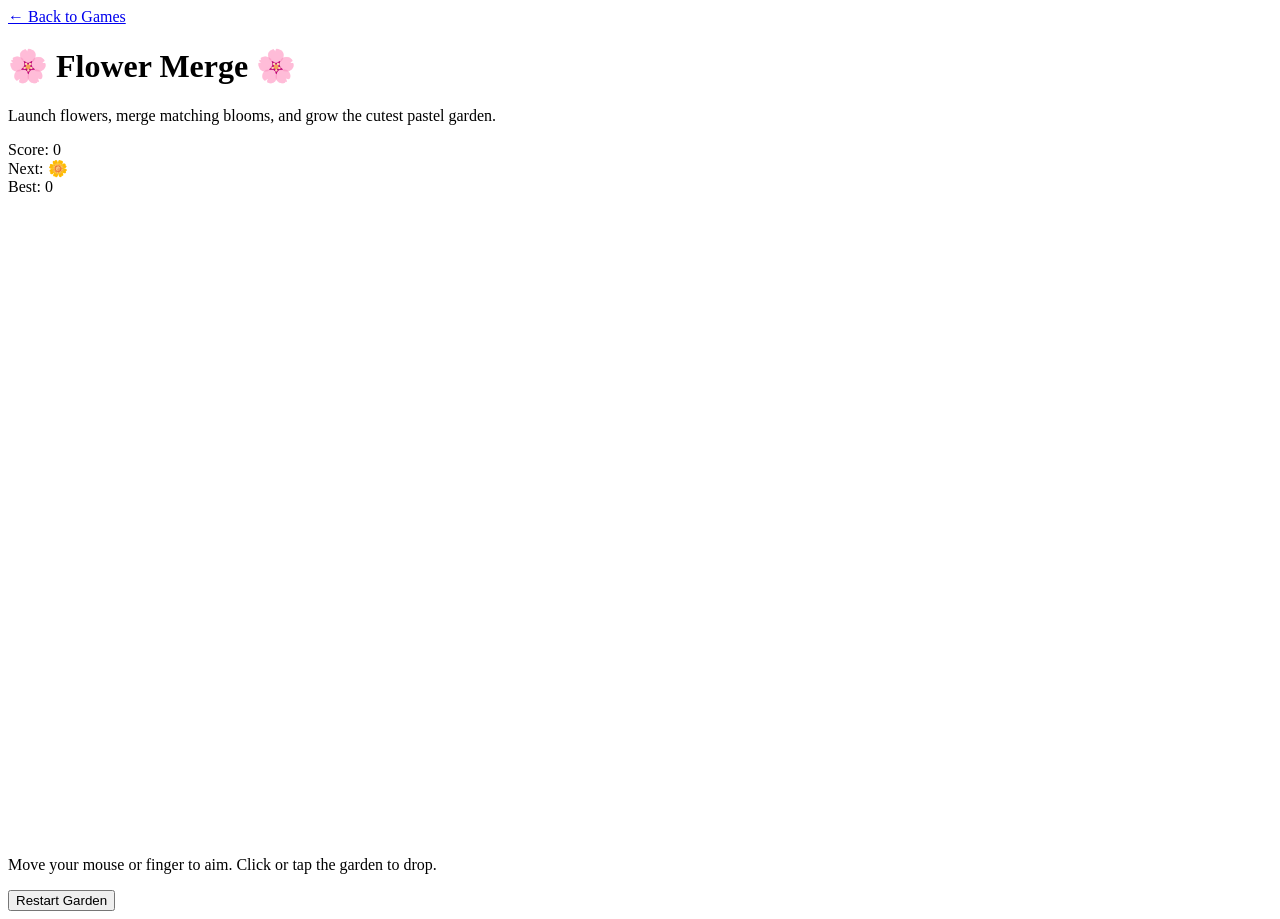
==== games/flower-merge/index.html @ 5cacca0f "Create Flower Merge index" ====
<!DOCTYPE html>
<html lang="en">
<head>
  <meta charset="UTF-8" />
  <meta name="viewport" content="width=device-width, initial-scale=1.0" />
  <title>Flower Merge — Gabi's Games</title>
  <link rel="stylesheet" href="style.css" />
</head>
<body>
  <main class="page">
    <a class="back" href="../../games.html">← Back to Games</a>

    <h1>🌸 Flower Merge 🌸</h1>
    <p class="subtitle">Launch flowers, merge matching blooms, and grow the cutest pastel garden.</p>

    <section class="game-card">
      <div class="hud">
        <div>Score: <span id="score">0</span></div>
        <div>Next: <span id="next">🌼</span></div>
        <div>Best: <span id="best">0</span></div>
      </div>

      <canvas id="game" width="480" height="640"></canvas>

      <p class="instructions">
        Move your mouse or finger to aim. Click or tap the garden to drop.
      </p>

      <button id="restart">Restart Garden</button>
    </section>
  </main>

  <script src="game.js"></script>
</body>
</html>
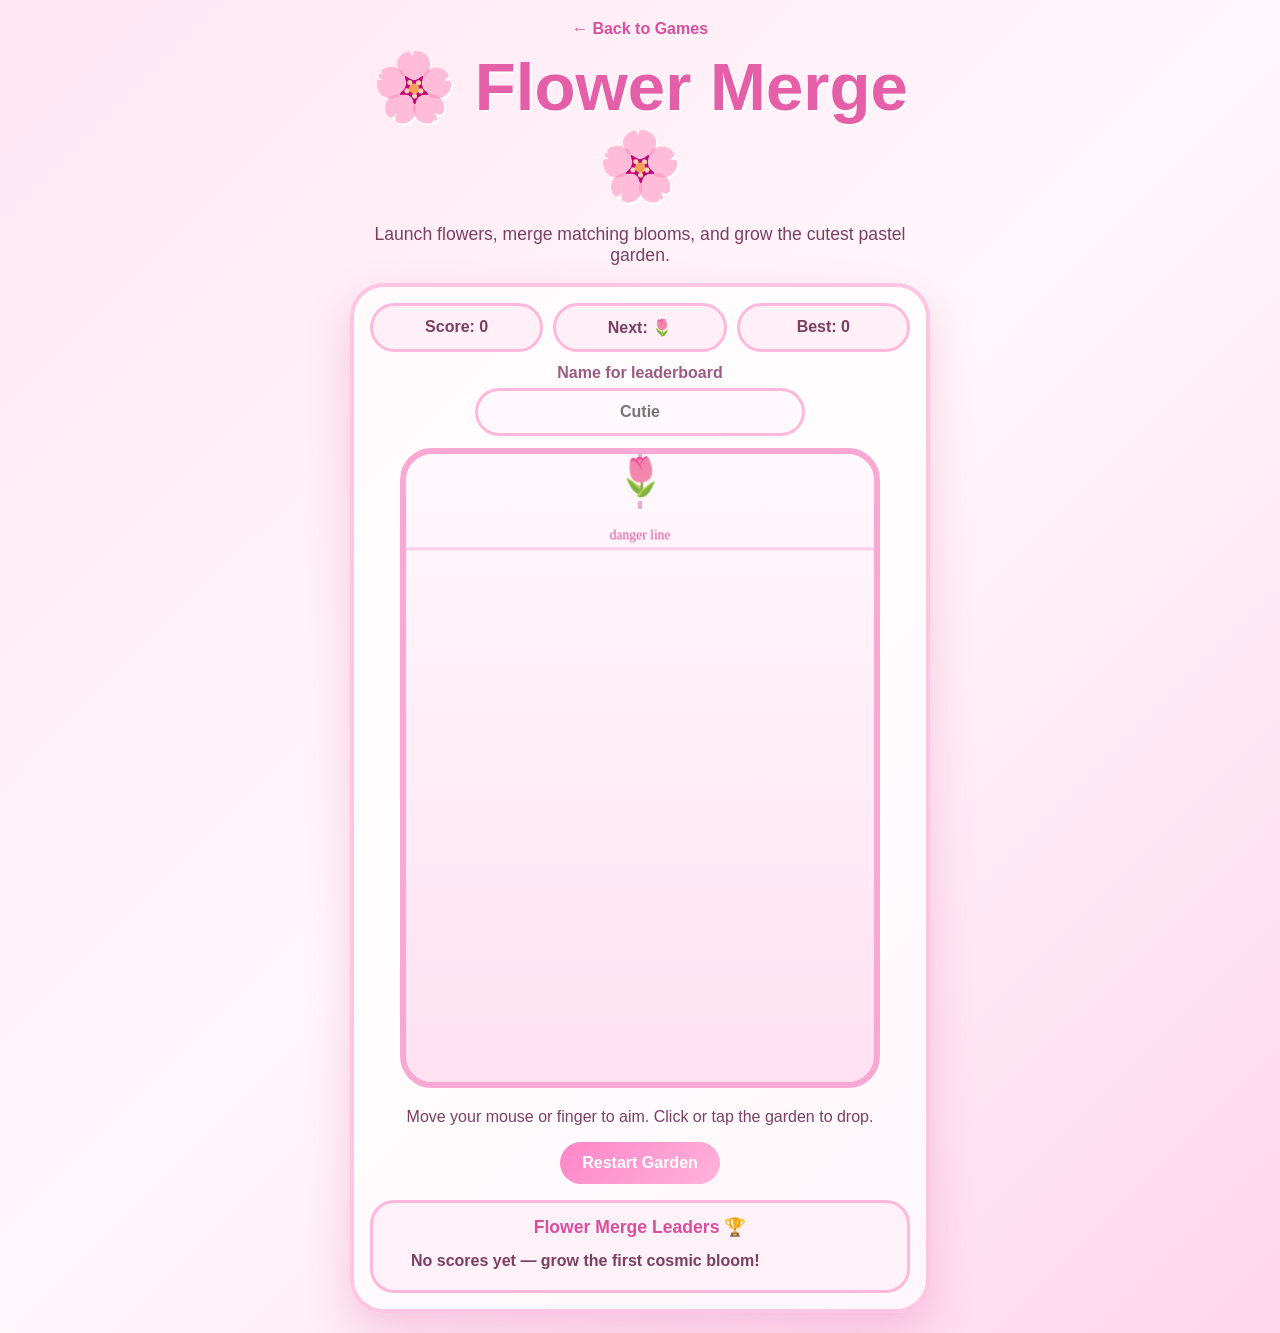
==== commit 45d7b4b3: "Fix Flower Merge leaderboard and game over" ====
--- a/games/flower-merge/index.html
+++ b/games/flower-merge/index.html
@@ -20,6 +20,11 @@
         <div>Best: <span id="best">0</span></div>
       </div>
 
+      <label class="name-label">
+        Name for leaderboard
+        <input id="player-name" maxlength="12" placeholder="Cutie" />
+      </label>
+
       <canvas id="game" width="480" height="640"></canvas>
 
       <p class="instructions">
@@ -27,9 +32,17 @@
       </p>
 
       <button id="restart">Restart Garden</button>
+      <div class="mini-board" id="mini-board">
+        <h2>Flower Merge Leaders 🏆</h2>
+        <ol id="leaderboard-list">
+          <li>No scores yet — grow the first cosmic bloom!</li>
+        </ol>
+      </div>
     </section>
   </main>
 
+  <script src="../../js/config.js"></script>
+  <script src="../../js/leaderboard.js"></script>
   <script src="game.js"></script>
 </body>
 </html>
--- a/games/flower-merge/style.css
+++ b/games/flower-merge/style.css
@@ -0,0 +1,136 @@
+* {
+  box-sizing: border-box;
+  user-select: none;
+}
+
+body {
+  margin: 0;
+  min-height: 100vh;
+  font-family: "Trebuchet MS", Arial, sans-serif;
+  color: #7b3f61;
+  background: linear-gradient(135deg, #ffe6f3, #fff7fb, #ffd6ec);
+  text-align: center;
+}
+
+.page {
+  max-width: 620px;
+  margin: 0 auto;
+  padding: 20px;
+}
+
+.back {
+  color: #d94f9d;
+  font-weight: bold;
+  text-decoration: none;
+}
+
+h1 {
+  font-size: clamp(2.4rem, 8vw, 4.2rem);
+  margin: 10px 0;
+  color: #e45fa8;
+  text-shadow: 2px 2px white;
+}
+
+.subtitle {
+  font-size: 1.1rem;
+}
+
+.game-card {
+  background: rgba(255, 255, 255, 0.75);
+  border: 4px solid #ffc5e3;
+  border-radius: 34px;
+  padding: 16px;
+  box-shadow: 0 20px 45px rgba(219, 72, 148, 0.24);
+}
+
+.hud {
+  display: grid;
+  grid-template-columns: repeat(3, 1fr);
+  gap: 10px;
+  margin-bottom: 12px;
+  font-weight: bold;
+}
+
+.hud div {
+  background: #fff0f8;
+  border: 3px solid #ffb8dc;
+  border-radius: 999px;
+  padding: 12px;
+}
+
+.name-label {
+  display: grid;
+  gap: 6px;
+  width: min(100%, 330px);
+  margin: 0 auto 12px;
+  color: #9b5c83;
+  font-weight: 700;
+}
+
+.name-label input {
+  border: 3px solid #ffb8dc;
+  border-radius: 999px;
+  padding: 12px 16px;
+  color: #7b3f61;
+  background: #fff8fc;
+  font: inherit;
+  font-weight: 700;
+  text-align: center;
+  outline: none;
+}
+
+canvas {
+  width: 100%;
+  max-width: 480px;
+  height: 640px;
+  background: linear-gradient(#fff8fc, #ffe1f1);
+  border: 6px solid #f9a8d4;
+  border-radius: 32px;
+  cursor: pointer;
+  touch-action: none;
+}
+
+button {
+  border: none;
+  background: linear-gradient(135deg, #ff85c8, #ffb3dc);
+  color: white;
+  padding: 12px 22px;
+  border-radius: 999px;
+  font-size: 1rem;
+  font-weight: bold;
+  cursor: pointer;
+}
+
+.mini-board {
+  margin: 16px auto 0;
+  padding: 14px;
+  background: rgba(255, 240, 248, 0.86);
+  border: 3px solid #ffb8dc;
+  border-radius: 24px;
+  text-align: left;
+}
+
+.mini-board h2 {
+  margin: 0 0 8px;
+  color: #d94f9d;
+  text-align: center;
+  font-size: 1.1rem;
+}
+
+.mini-board ol {
+  margin: 0;
+  padding-left: 24px;
+}
+
+.mini-board li {
+  display: flex;
+  justify-content: space-between;
+  gap: 12px;
+  padding: 6px 0;
+  border-bottom: 1px dashed rgba(217, 79, 157, 0.22);
+  font-weight: 700;
+}
+
+.mini-board li:last-child {
+  border-bottom: 0;
+}
